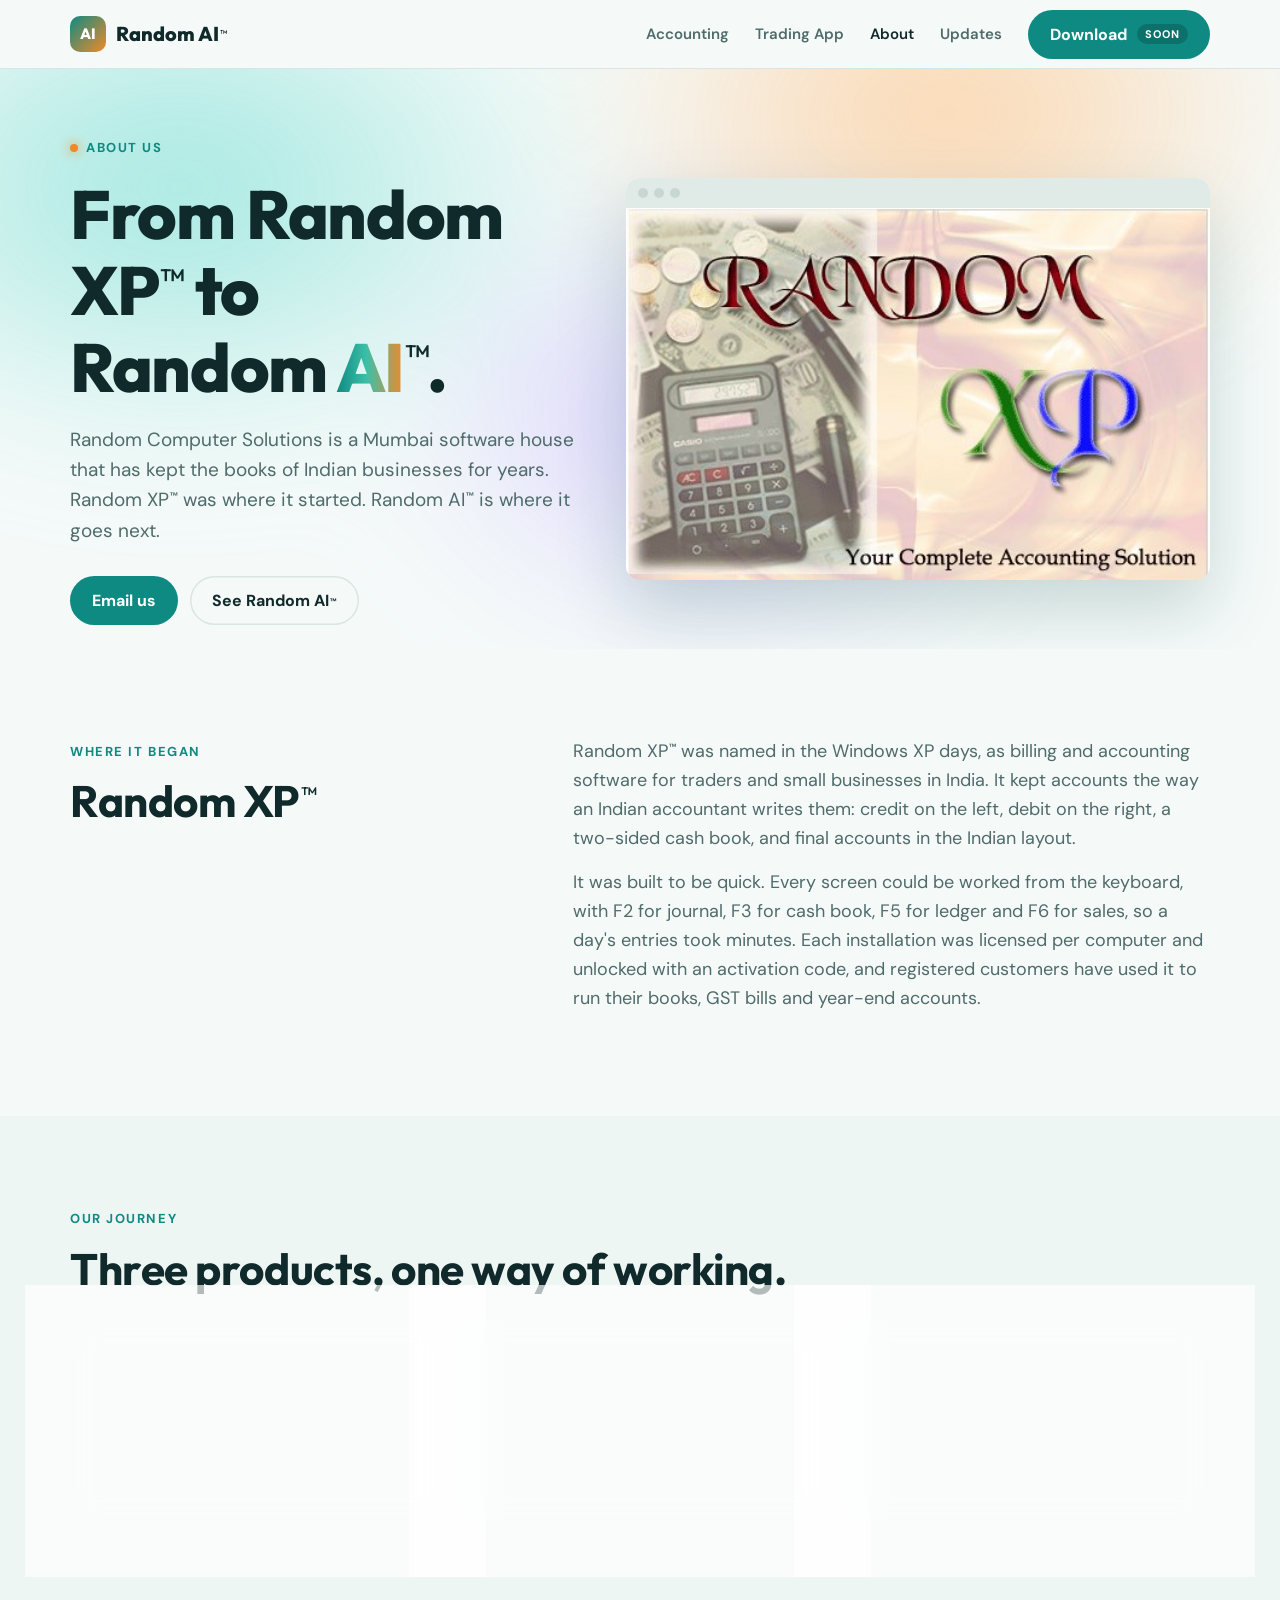
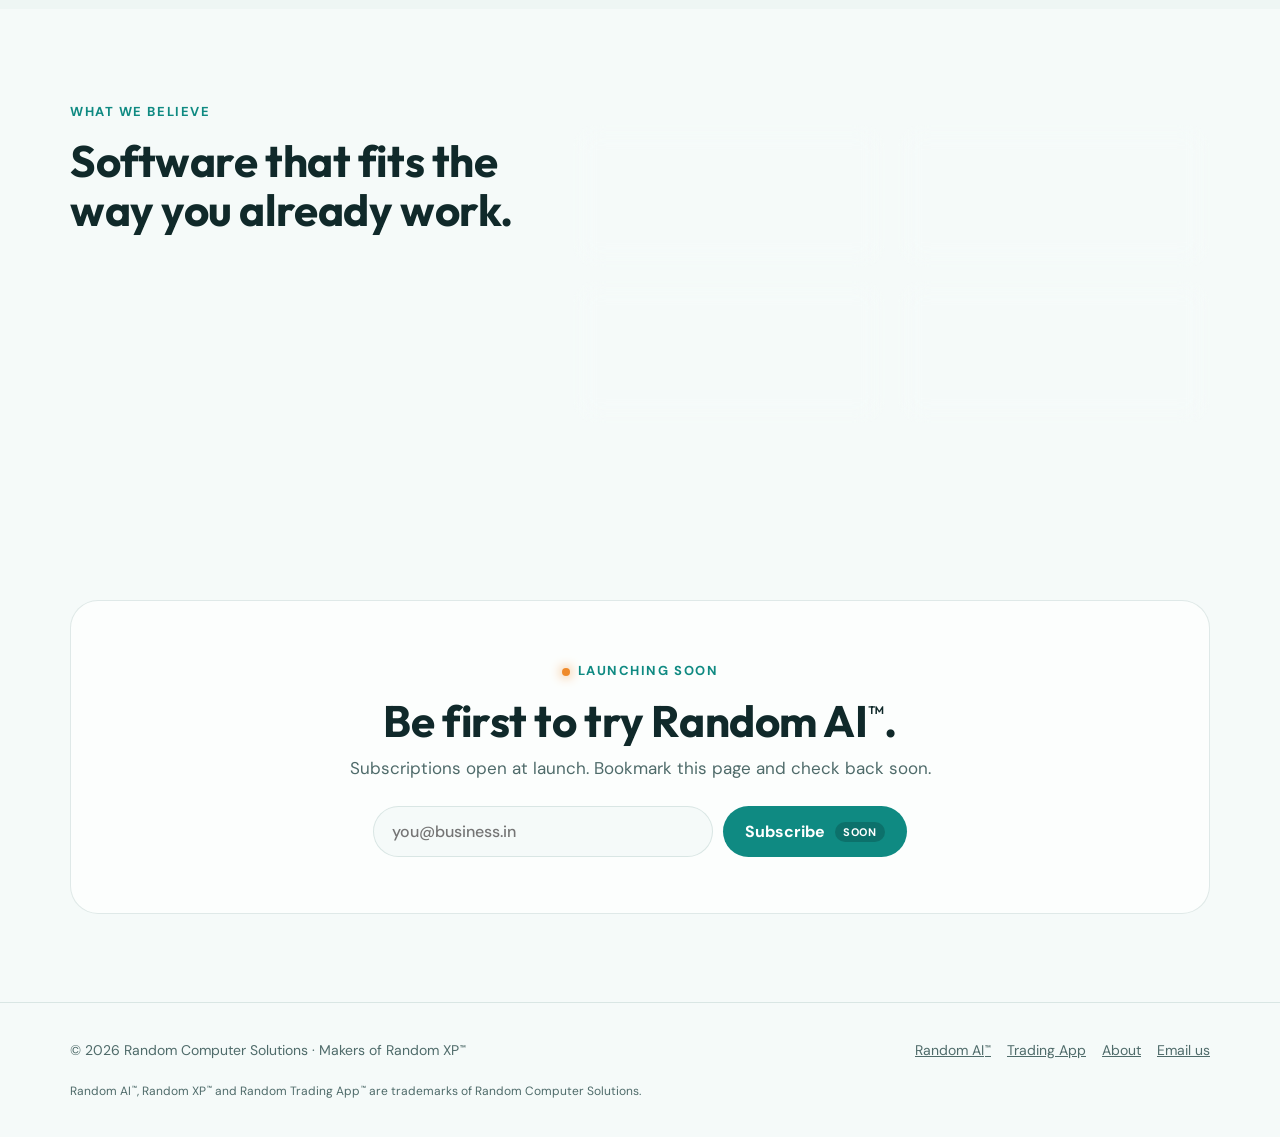
==== about/index.html @ 83d3be4f "Add TM marks to product names and an About page Random AI, Random XP and Random Trading App now carr" ====
<!doctype html>
<html lang="en">
<head>
<meta charset="utf-8">
<meta name="viewport" content="width=device-width, initial-scale=1">
<title>About us | Random Computer Solutions</title>
<meta name="description" content="Random Computer Solutions, Mumbai: makers of Random XP and Random AI accounting software and the Random Trading App.">
<link rel="icon" type="image/png" href="../assets/img/favicon.png">
<link rel="apple-touch-icon" href="../assets/img/apple-touch-icon.png">
<link rel="preconnect" href="https://fonts.googleapis.com"><link rel="preconnect" href="https://fonts.gstatic.com" crossorigin>
<link href="https://fonts.googleapis.com/css2?family=Outfit:wght@400;500;600;700;800&family=DM+Sans:wght@400;500;700&display=swap" rel="stylesheet">
<link rel="stylesheet" href="../assets/style.css">
</head>
<body>
<header class="nav"><div class="wrap">
  <a class="brand" href="../"><span class="chip">AI</span>Random AI<sup class="tm">&trade;</sup></a>
  <nav class="nav-links" aria-label="Main"><a href="../random-ai/">Accounting</a><a href="../trading/">Trading App</a><a href="../about/" aria-current="page">About</a><a href="#subscribe">Updates</a>
  <button class="btn btn-primary soon" type="button">Download <small>Soon</small></button></nav>
</div></header>
<main>
<section class="hero page-hero"><div class="aurora" aria-hidden="true"></div><div class="wrap">
  <div>
    <span class="eyebrow"><span class="dot"></span>About us</span>
    <h1 style="margin-top:16px">From Random XP<sup class="tm">&trade;</sup> to Random <span class="ai">AI</span><sup class="tm">&trade;</sup>.</h1>
    <p class="lead">Random Computer Solutions is a Mumbai software house that has kept the books of Indian businesses for years. Random XP<sup class="tm">&trade;</sup> was where it started. Random AI<sup class="tm">&trade;</sup> is where it goes next.</p>
    <div class="actions"><a class="btn btn-primary" href="mailto:sanvanbafna@gmail.com">Email us</a><a class="btn btn-ghost" href="../random-ai/">See Random AI<sup class="tm">&trade;</sup></a></div>
  </div>
  <div class="hero-visual"><div class="window"><div class="bar"><i></i><i></i><i></i></div><img src="../assets/img/randomxp-splash.jpg" width="720" height="458" alt="The original Random XP splash screen"></div></div>
</div></section>

<section><div class="wrap split">
  <div>
    <span class="eyebrow">Where it began</span>
    <h2 style="margin-top:12px">Random XP<sup class="tm">&trade;</sup></h2>
  </div>
  <div class="story">
    <p>Random XP<sup class="tm">&trade;</sup> was named in the Windows XP days, as billing and accounting software for traders and small businesses in India. It kept accounts the way an Indian accountant writes them: credit on the left, debit on the right, a two-sided cash book, and final accounts in the Indian layout.</p>
    <p>It was built to be quick. Every screen could be worked from the keyboard, with F2 for journal, F3 for cash book, F5 for ledger and F6 for sales, so a day's entries took minutes. Each installation was licensed per computer and unlocked with an activation code, and registered customers have used it to run their books, GST bills and year-end accounts.</p>
  </div>
</div></section>

<section style="background:var(--bg2)"><div class="wrap">
  <span class="eyebrow">Our journey</span>
  <h2 style="margin-top:12px">Three products, one way of working.</h2>
  <div class="timeline">
    <div class="card"><span class="eyebrow">Then</span><h3>Random XP<sup class="tm">&trade;</sup></h3><p>Keyboard-first accounting for Windows: cash book, journal, sales and purchase, stock, ledgers and final accounts.</p></div>
    <div class="card"><span class="eyebrow">Now</span><h3>Random AI<sup class="tm">&trade;</sup></h3><p>Accounting Intelligence: the same screens rebuilt on a modern base, with GST billing, AES-256 encrypted company files, an audit log and one-step import of Random XP<sup class="tm">&trade;</sup> data.</p></div>
    <div class="card"><span class="eyebrow">Next</span><h3>Random Trading App<sup class="tm">&trade;</sup></h3><p>Research, orders and profit and loss for traders, on the computer and the phone.</p></div>
  </div>
</div></section>

<section><div class="wrap split">
  <div>
    <span class="eyebrow">What we believe</span>
    <h2 style="margin-top:12px">Software that fits the way you already work.</h2>
  </div>
  <div class="features">
    <div class="card"><h3>Your habits stay</h3><p>Moving from Random XP<sup class="tm">&trade;</sup> keeps your keys, screens and layout. Nothing to relearn.</p></div>
    <div class="card"><h3>Your data stays yours</h3><p>Company files stay on your own computer, encrypted.</p></div>
    <div class="card"><h3>Every figure checks out</h3><p>Imported balances are compared with Random XP<sup class="tm">&trade;</sup>'s own figures, account by account.</p></div>
    <div class="card"><h3>We answer</h3><p>Write to us and we reply within 2 business days.</p></div>
  </div>
</div></section>

<section id="subscribe"><div class="wrap"><div class="cta">
  <span class="eyebrow"><span class="dot"></span>Launching soon</span>
  <h2 style="margin-top:12px">Be first to try Random AI<sup class="tm">&trade;</sup>.</h2>
  <p class="muted" style="margin-top:10px">Subscriptions open at launch. Bookmark this page and check back soon.</p>
  <form class="sub-form" id="sub"><input type="email" placeholder="you@business.in" aria-label="Email address"><button class="btn btn-primary" type="submit">Subscribe <small>Soon</small></button></form>
</div></div></section>
</main>
<footer><div class="wrap"><span>&copy; <span id="y">2026</span> Random Computer Solutions &middot; Makers of Random XP<sup class="tm">&trade;</sup></span>
<span><a href="../random-ai/">Random AI<sup class="tm">&trade;</sup></a><a href="../trading/">Trading App</a><a href="../about/">About</a><a href="mailto:sanvanbafna@gmail.com">Email us</a></span>
<p class="tm-note">Random AI<sup class="tm">&trade;</sup>, Random XP<sup class="tm">&trade;</sup> and Random Trading App<sup class="tm">&trade;</sup> are trademarks of Random Computer Solutions.</p></div></footer>
<div class="toast" id="toast" role="status" aria-live="polite"></div>
<script src="../assets/site.js"></script>
</body>
</html>
---- assets/style.css ----
/* Random AI website, Aurora style */
:root{--bg:#f5faf9;--bg2:#eef6f4;--surface:rgba(255,255,255,.68);--line:rgba(16,80,76,.12);--fg:#10292a;--muted:#4f6b6a;
--accent:#0f8a82;--accent2:#ef8a2a;--accent-ink:#ffffff;--display:"Outfit",system-ui,sans-serif;--body:"DM Sans",system-ui,sans-serif;--radius:22px}
body{background:var(--bg)}
.aurora{position:absolute;inset:-20% -10% auto -10%;height:780px;z-index:-1;filter:blur(70px);opacity:.75;
background:radial-gradient(40% 50% at 20% 30%,#7fe0d6,transparent 70%),radial-gradient(35% 45% at 70% 20%,#ffc58a,transparent 70%),radial-gradient(30% 40% at 55% 60%,#c9b8ff,transparent 70%)}
.window{box-shadow:0 1px 0 rgba(255,255,255,.8) inset,0 30px 70px rgba(15,80,76,.20)}
.card{backdrop-filter:blur(14px);box-shadow:0 10px 30px rgba(15,80,76,.08)}
h1 .ai{background:linear-gradient(90deg,var(--accent),#3cbfa8 45%,var(--accent2));-webkit-background-clip:text;background-clip:text;color:transparent}
*{margin:0;padding:0;box-sizing:border-box}html{scroll-behavior:smooth}
body{font-family:var(--body);color:var(--fg);line-height:1.6;font-size:17px;-webkit-font-smoothing:antialiased;overflow-x:hidden}
img{max-width:100%;display:block}a{color:inherit}
.wrap{max-width:1180px;margin:0 auto;padding-inline:20px}
h1,h2,h3{font-family:var(--display);line-height:1.12;text-wrap:balance}
h1{font-size:clamp(38px,6vw,68px);font-weight:800;letter-spacing:-.02em}
h2{font-size:clamp(28px,4vw,44px);font-weight:700;letter-spacing:-.01em}
h3{font-size:20px;font-weight:700}
.eyebrow{display:inline-flex;align-items:center;gap:8px;font-size:13px;font-weight:700;letter-spacing:.12em;text-transform:uppercase;color:var(--accent)}
.dot{width:8px;height:8px;border-radius:50%;background:var(--accent2);box-shadow:0 0 12px var(--accent2);animation:pulse 2s infinite}
@keyframes pulse{50%{opacity:.35}}
.muted{color:var(--muted)}
header.nav{position:sticky;top:0;z-index:20;backdrop-filter:blur(12px);background:color-mix(in srgb,var(--bg) 78%,transparent);border-bottom:1px solid var(--line)}
header.nav .wrap{display:flex;align-items:center;justify-content:space-between;gap:16px;min-height:68px;flex-wrap:wrap}
.brand{display:flex;align-items:center;gap:10px;text-decoration:none;font-family:var(--display);font-weight:800;font-size:20px}
.brand .chip{display:grid;place-items:center;width:36px;height:36px;border-radius:10px;background:linear-gradient(135deg,var(--accent),var(--accent2));color:var(--accent-ink);font-size:15px;font-weight:800;letter-spacing:.02em}
.nav-links{display:flex;gap:26px;align-items:center;flex-wrap:wrap}.nav-links a{text-decoration:none;font-size:15px;color:var(--muted);font-weight:600}.nav-links a:hover{color:var(--fg)}
.btn{display:inline-flex;align-items:center;gap:10px;border:0;cursor:pointer;font:700 16px var(--body);padding:14px 22px;border-radius:999px;text-decoration:none;transition:transform .15s}
.btn:hover{transform:translateY(-1px)}.btn:focus-visible{outline:3px solid var(--accent2);outline-offset:3px}
.btn-primary{background:var(--accent);color:var(--accent-ink)}
.btn-ghost{background:transparent;color:var(--fg);box-shadow:inset 0 0 0 1.5px var(--line)}
.btn small{font-size:11px;font-weight:700;letter-spacing:.08em;text-transform:uppercase;padding:3px 8px;border-radius:999px;background:color-mix(in srgb,var(--accent2) 22%,transparent);color:var(--accent2)}
.btn-primary small{background:rgba(0,0,0,.18);color:inherit}
.hero{position:relative;padding:72px 0 40px;overflow:hidden}
.hero .wrap{display:grid;grid-template-columns:1fr 1.15fr;gap:48px;align-items:center}
.hero p.lead{font-size:19px;color:var(--muted);margin:20px 0 30px;max-width:34em}
.actions{display:flex;gap:12px;flex-wrap:wrap}
.hero-visual{position:relative;min-width:0}
.window{border-radius:14px;overflow:hidden;background:var(--bg2)}
.window .bar{display:flex;gap:6px;padding:10px 12px;background:color-mix(in srgb,var(--bg2) 70%,var(--fg) 6%)}
.window .bar i{width:10px;height:10px;border-radius:50%;background:var(--line)}
.float{position:absolute;padding:12px 16px;border-radius:14px;background:var(--surface);border:1px solid var(--line);font-size:14px;font-weight:600;display:flex;align-items:center;gap:10px}
.float b{font-family:var(--display);font-size:18px}
.f1{left:-28px;bottom:36px}.f2{right:-18px;top:-22px}
.grid-bg{position:absolute;inset:0;z-index:-1}
.hero .wrap.facts-wrap{display:block}
.facts{display:grid;grid-template-columns:repeat(4,1fr);gap:14px;margin:44px 0 0}
.fact{padding:16px 18px;border-radius:var(--radius);background:var(--surface);border:1px solid var(--line)}
.fact b{display:block;font-family:var(--display);font-size:22px}.fact span{font-size:14px;color:var(--muted)}
section{padding:88px 0}
.split{display:grid;grid-template-columns:1fr 1.4fr;gap:48px;align-items:start}
.features{display:grid;grid-template-columns:1fr 1fr;gap:14px;margin-top:28px}
.card{padding:20px;border-radius:var(--radius);background:var(--surface);border:1px solid var(--line)}
.card p{font-size:15px;color:var(--muted);margin-top:6px}
.kbd{font:700 12px ui-monospace,Consolas,monospace;padding:2px 7px;border-radius:6px;border:1px solid var(--line);background:var(--bg2)}
.tabs{display:flex;gap:8px;flex-wrap:wrap;margin-bottom:14px}
.tab{border:1px solid var(--line);background:transparent;color:var(--muted);font:600 14px var(--body);padding:8px 14px;border-radius:999px;cursor:pointer}
.tab[aria-selected=true]{background:var(--accent);color:var(--accent-ink);border-color:transparent}
.window img{display:block;width:100%;height:auto}
.shot{aspect-ratio:1366/768;object-fit:cover}
.caption{font-size:14px;color:var(--muted);margin-top:10px}
.soon-frame{aspect-ratio:16/10;display:grid;place-items:center;text-align:center;padding:24px;border-radius:14px;border:1.5px dashed var(--line);background:var(--surface)}
.cta{text-align:center;border-radius:28px;padding:56px 24px;background:var(--surface);border:1px solid var(--line)}
.sub-form{display:flex;gap:10px;justify-content:center;flex-wrap:wrap;margin-top:24px}
.sub-form input{min-width:0;width:min(340px,100%);padding:14px 18px;border-radius:999px;border:1.5px solid var(--line);background:var(--bg);color:var(--fg);font:500 16px var(--body)}
footer{padding:36px 0;border-top:1px solid var(--line);font-size:14px;color:var(--muted)}
footer .wrap{display:flex;justify-content:space-between;gap:16px;flex-wrap:wrap}
.toast{position:fixed;left:50%;bottom:28px;transform:translate(-50%,20px);opacity:0;pointer-events:none;transition:.25s;z-index:50;
background:var(--fg);color:var(--bg);padding:14px 20px;border-radius:14px;font-weight:600;max-width:calc(100% - 32px);text-align:center}
.toast.show{opacity:1;transform:translate(-50%,0)}
@media (max-width:900px){.hero .wrap,.split{grid-template-columns:1fr}.facts{grid-template-columns:1fr 1fr}.f1{left:8px}.f2{right:8px}}
@media (max-width:560px){.features{grid-template-columns:1fr}.nav-links a:not(.btn){display:none}section{padding:64px 0}}
@media (prefers-reduced-motion:reduce){*{animation:none!important;transition:none!important}}
.nav-links a[aria-current=page]{color:var(--fg)}
.hero{isolation:isolate}
.page-hero{padding:64px 0 24px}
.lead-wide{font-size:19px;color:var(--muted);margin:18px 0 28px;max-width:40em}
.features.three{grid-template-columns:repeat(3,1fr)}
.then-now{display:grid;grid-template-columns:1fr 1fr;gap:24px;margin-top:28px}
.then-now figure{padding:14px;border-radius:var(--radius);background:var(--surface);border:1px solid var(--line)}
.then-now img{border-radius:10px;width:100%;height:auto}
.then-now figcaption{text-align:center;font-size:14px;color:var(--muted);margin-top:10px}
.note{margin-top:18px;font-size:15px;color:var(--muted)}
footer a{color:var(--muted);margin-left:16px}
@media (max-width:900px){.features.three{grid-template-columns:1fr 1fr}.then-now{grid-template-columns:1fr}}
@media (max-width:560px){.features.three{grid-template-columns:1fr}}

.story p{color:var(--muted);font-size:18px;margin-bottom:16px}
.timeline{display:grid;grid-template-columns:repeat(3,1fr);gap:14px;margin-top:28px}
.timeline .eyebrow{margin-bottom:8px}
.tm-note{flex-basis:100%;font-size:12px;margin-top:4px}
@media (max-width:900px){.timeline{grid-template-columns:1fr}}
.tm{font-size:.5em;line-height:0;vertical-align:super;margin-left:1px;font-weight:600}
.brand .tm,.btn .tm{margin-left:-9px}
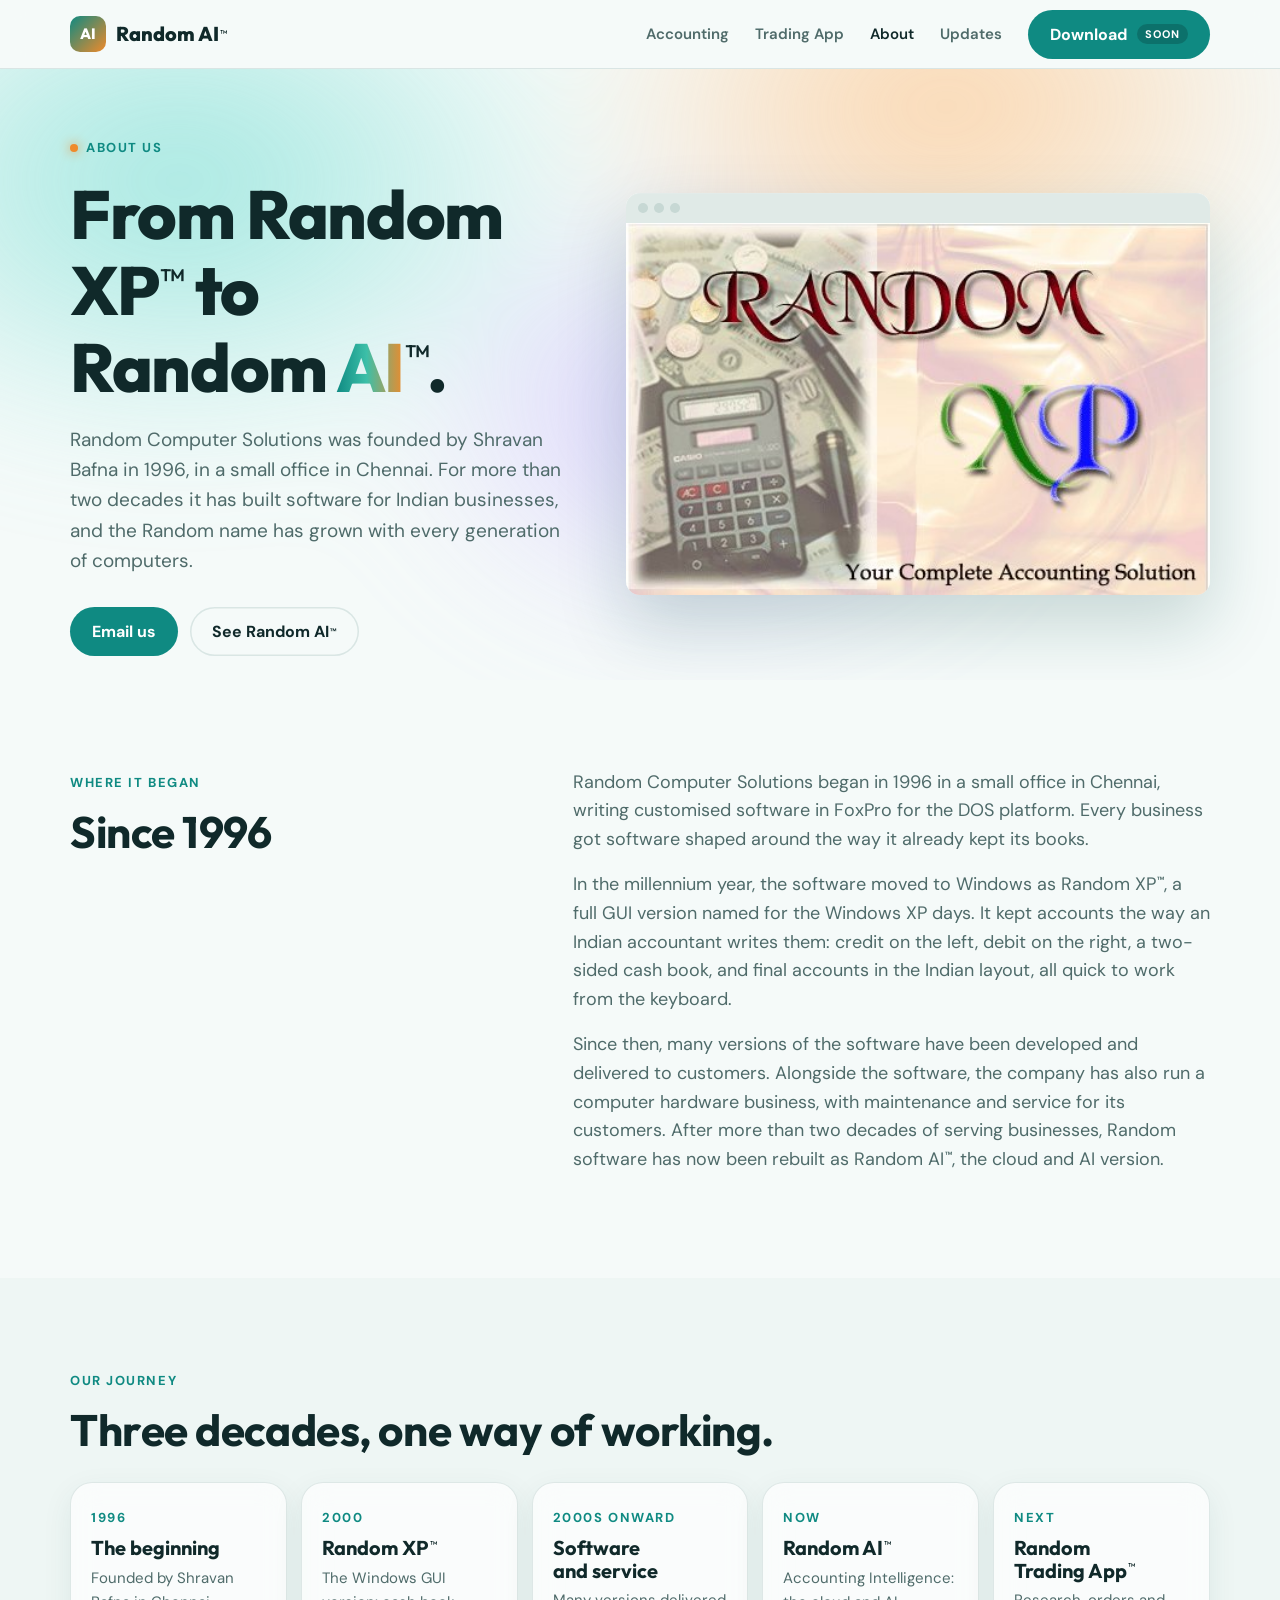
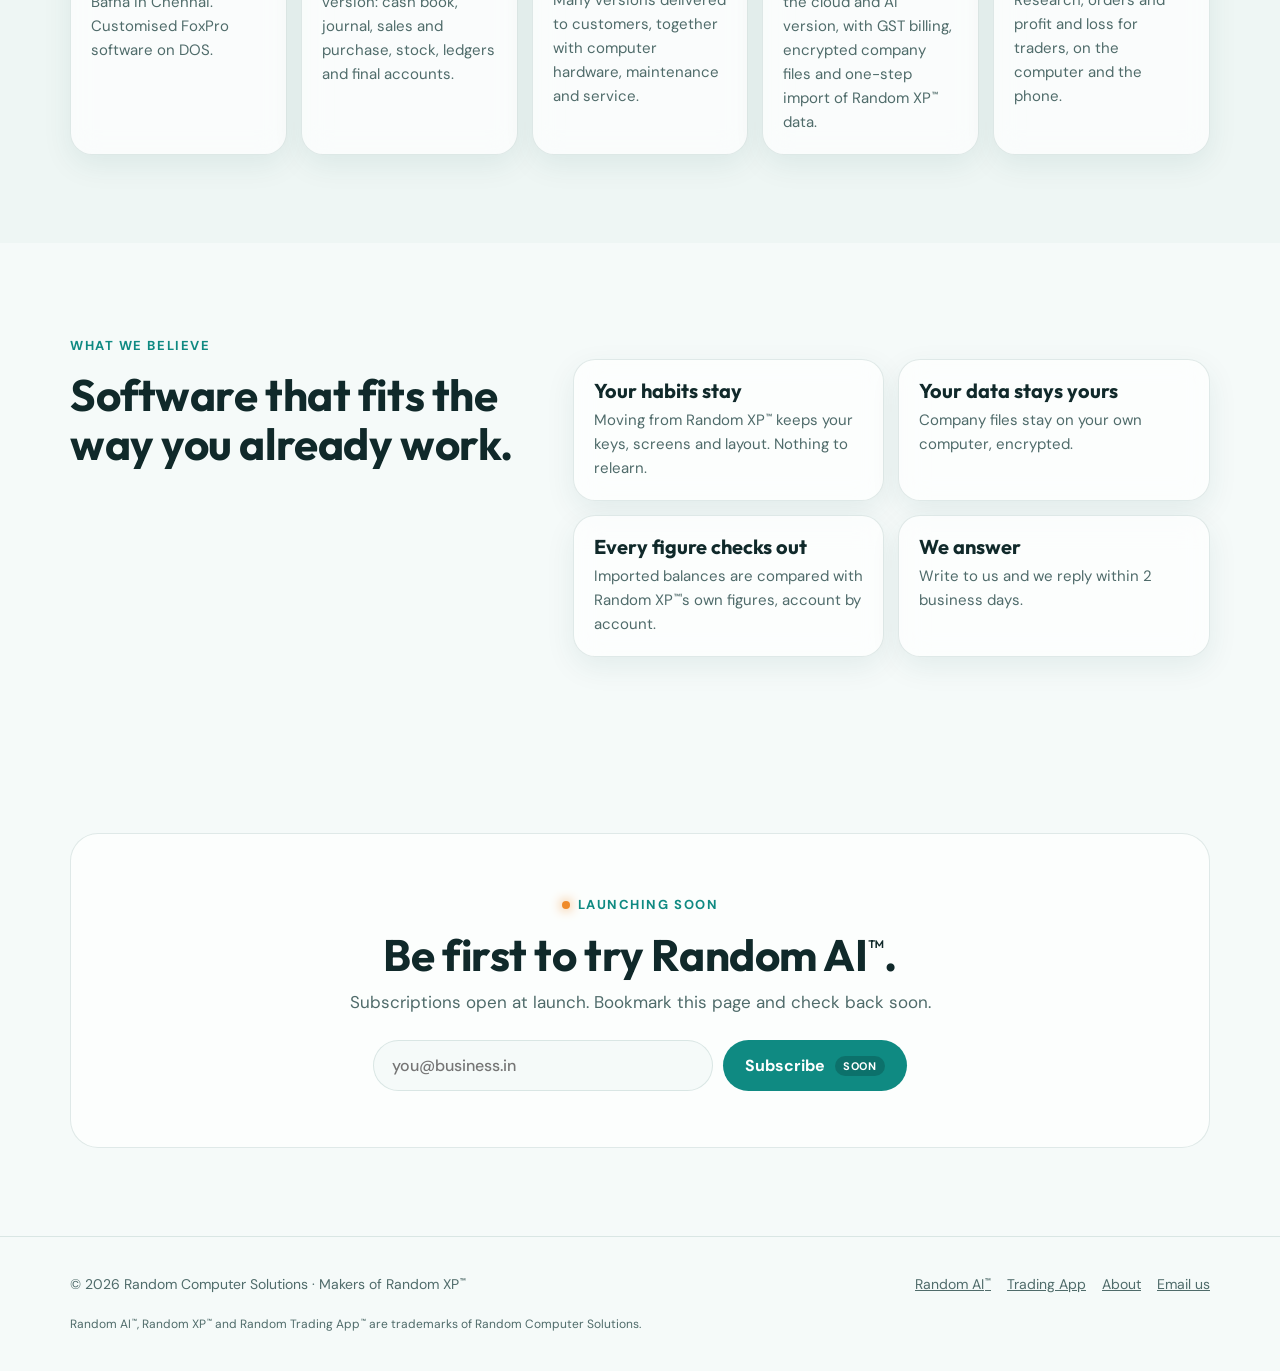
==== commit ba28baf4: "Add the company history to the About page Co-Authored-By: Claude Opus 5.5 (1M context) <noreply@anth" ====
--- a/about/index.html
+++ b/about/index.html
@@ -4,7 +4,7 @@
 <meta charset="utf-8">
 <meta name="viewport" content="width=device-width, initial-scale=1">
 <title>About us | Random Computer Solutions</title>
-<meta name="description" content="Random Computer Solutions, Mumbai: makers of Random XP and Random AI accounting software and the Random Trading App.">
+<meta name="description" content="Random Computer Solutions, founded in 1996: makers of Random XP and Random AI accounting software and the Random Trading App.">
 <link rel="icon" type="image/png" href="../assets/img/favicon.png">
 <link rel="apple-touch-icon" href="../assets/img/apple-touch-icon.png">
 <link rel="preconnect" href="https://fonts.googleapis.com"><link rel="preconnect" href="https://fonts.gstatic.com" crossorigin>
@@ -22,7 +22,7 @@
   <div>
     <span class="eyebrow"><span class="dot"></span>About us</span>
     <h1 style="margin-top:16px">From Random XP<sup class="tm">&trade;</sup> to Random <span class="ai">AI</span><sup class="tm">&trade;</sup>.</h1>
-    <p class="lead">Random Computer Solutions is a Mumbai software house that has kept the books of Indian businesses for years. Random XP<sup class="tm">&trade;</sup> was where it started. Random AI<sup class="tm">&trade;</sup> is where it goes next.</p>
+    <p class="lead">Random Computer Solutions was founded by Shravan Bafna in 1996, in a small office in Chennai. For more than two decades it has built software for Indian businesses, and the Random name has grown with every generation of computers.</p>
     <div class="actions"><a class="btn btn-primary" href="mailto:sanvanbafna@gmail.com">Email us</a><a class="btn btn-ghost" href="../random-ai/">See Random AI<sup class="tm">&trade;</sup></a></div>
   </div>
   <div class="hero-visual"><div class="window"><div class="bar"><i></i><i></i><i></i></div><img src="../assets/img/randomxp-splash.jpg" width="720" height="458" alt="The original Random XP splash screen"></div></div>
@@ -31,20 +31,23 @@
 <section><div class="wrap split">
   <div>
     <span class="eyebrow">Where it began</span>
-    <h2 style="margin-top:12px">Random XP<sup class="tm">&trade;</sup></h2>
+    <h2 style="margin-top:12px">Since 1996</h2>
   </div>
   <div class="story">
-    <p>Random XP<sup class="tm">&trade;</sup> was named in the Windows XP days, as billing and accounting software for traders and small businesses in India. It kept accounts the way an Indian accountant writes them: credit on the left, debit on the right, a two-sided cash book, and final accounts in the Indian layout.</p>
-    <p>It was built to be quick. Every screen could be worked from the keyboard, with F2 for journal, F3 for cash book, F5 for ledger and F6 for sales, so a day's entries took minutes. Each installation was licensed per computer and unlocked with an activation code, and registered customers have used it to run their books, GST bills and year-end accounts.</p>
+    <p>Random Computer Solutions began in 1996 in a small office in Chennai, writing customised software in FoxPro for the DOS platform. Every business got software shaped around the way it already kept its books.</p>
+    <p>In the millennium year, the software moved to Windows as Random XP<sup class="tm">&trade;</sup>, a full GUI version named for the Windows XP days. It kept accounts the way an Indian accountant writes them: credit on the left, debit on the right, a two-sided cash book, and final accounts in the Indian layout, all quick to work from the keyboard.</p>
+    <p>Since then, many versions of the software have been developed and delivered to customers. Alongside the software, the company has also run a computer hardware business, with maintenance and service for its customers. After more than two decades of serving businesses, Random software has now been rebuilt as Random AI<sup class="tm">&trade;</sup>, the cloud and AI version.</p>
   </div>
 </div></section>
 
 <section style="background:var(--bg2)"><div class="wrap">
   <span class="eyebrow">Our journey</span>
-  <h2 style="margin-top:12px">Three products, one way of working.</h2>
+  <h2 style="margin-top:12px">Three decades, one way of working.</h2>
   <div class="timeline">
-    <div class="card"><span class="eyebrow">Then</span><h3>Random XP<sup class="tm">&trade;</sup></h3><p>Keyboard-first accounting for Windows: cash book, journal, sales and purchase, stock, ledgers and final accounts.</p></div>
-    <div class="card"><span class="eyebrow">Now</span><h3>Random AI<sup class="tm">&trade;</sup></h3><p>Accounting Intelligence: the same screens rebuilt on a modern base, with GST billing, AES-256 encrypted company files, an audit log and one-step import of Random XP<sup class="tm">&trade;</sup> data.</p></div>
+    <div class="card"><span class="eyebrow">1996</span><h3>The beginning</h3><p>Founded by Shravan Bafna in Chennai. Customised FoxPro software on DOS.</p></div>
+    <div class="card"><span class="eyebrow">2000</span><h3>Random XP<sup class="tm">&trade;</sup></h3><p>The Windows GUI version: cash book, journal, sales and purchase, stock, ledgers and final accounts.</p></div>
+    <div class="card"><span class="eyebrow">2000s onward</span><h3>Software and service</h3><p>Many versions delivered to customers, together with computer hardware, maintenance and service.</p></div>
+    <div class="card"><span class="eyebrow">Now</span><h3>Random AI<sup class="tm">&trade;</sup></h3><p>Accounting Intelligence: the cloud and AI version, with GST billing, encrypted company files and one-step import of Random XP<sup class="tm">&trade;</sup> data.</p></div>
     <div class="card"><span class="eyebrow">Next</span><h3>Random Trading App<sup class="tm">&trade;</sup></h3><p>Research, orders and profit and loss for traders, on the computer and the phone.</p></div>
   </div>
 </div></section>
--- a/assets/style.css
+++ b/assets/style.css
@@ -85,7 +85,7 @@
 @media (max-width:560px){.features.three{grid-template-columns:1fr}}
 
 .story p{color:var(--muted);font-size:18px;margin-bottom:16px}
-.timeline{display:grid;grid-template-columns:repeat(3,1fr);gap:14px;margin-top:28px}
+.timeline{display:grid;grid-template-columns:repeat(auto-fit,minmax(190px,1fr));gap:14px;margin-top:28px}
 .timeline .eyebrow{margin-bottom:8px}
 .tm-note{flex-basis:100%;font-size:12px;margin-top:4px}
 @media (max-width:900px){.timeline{grid-template-columns:1fr}}
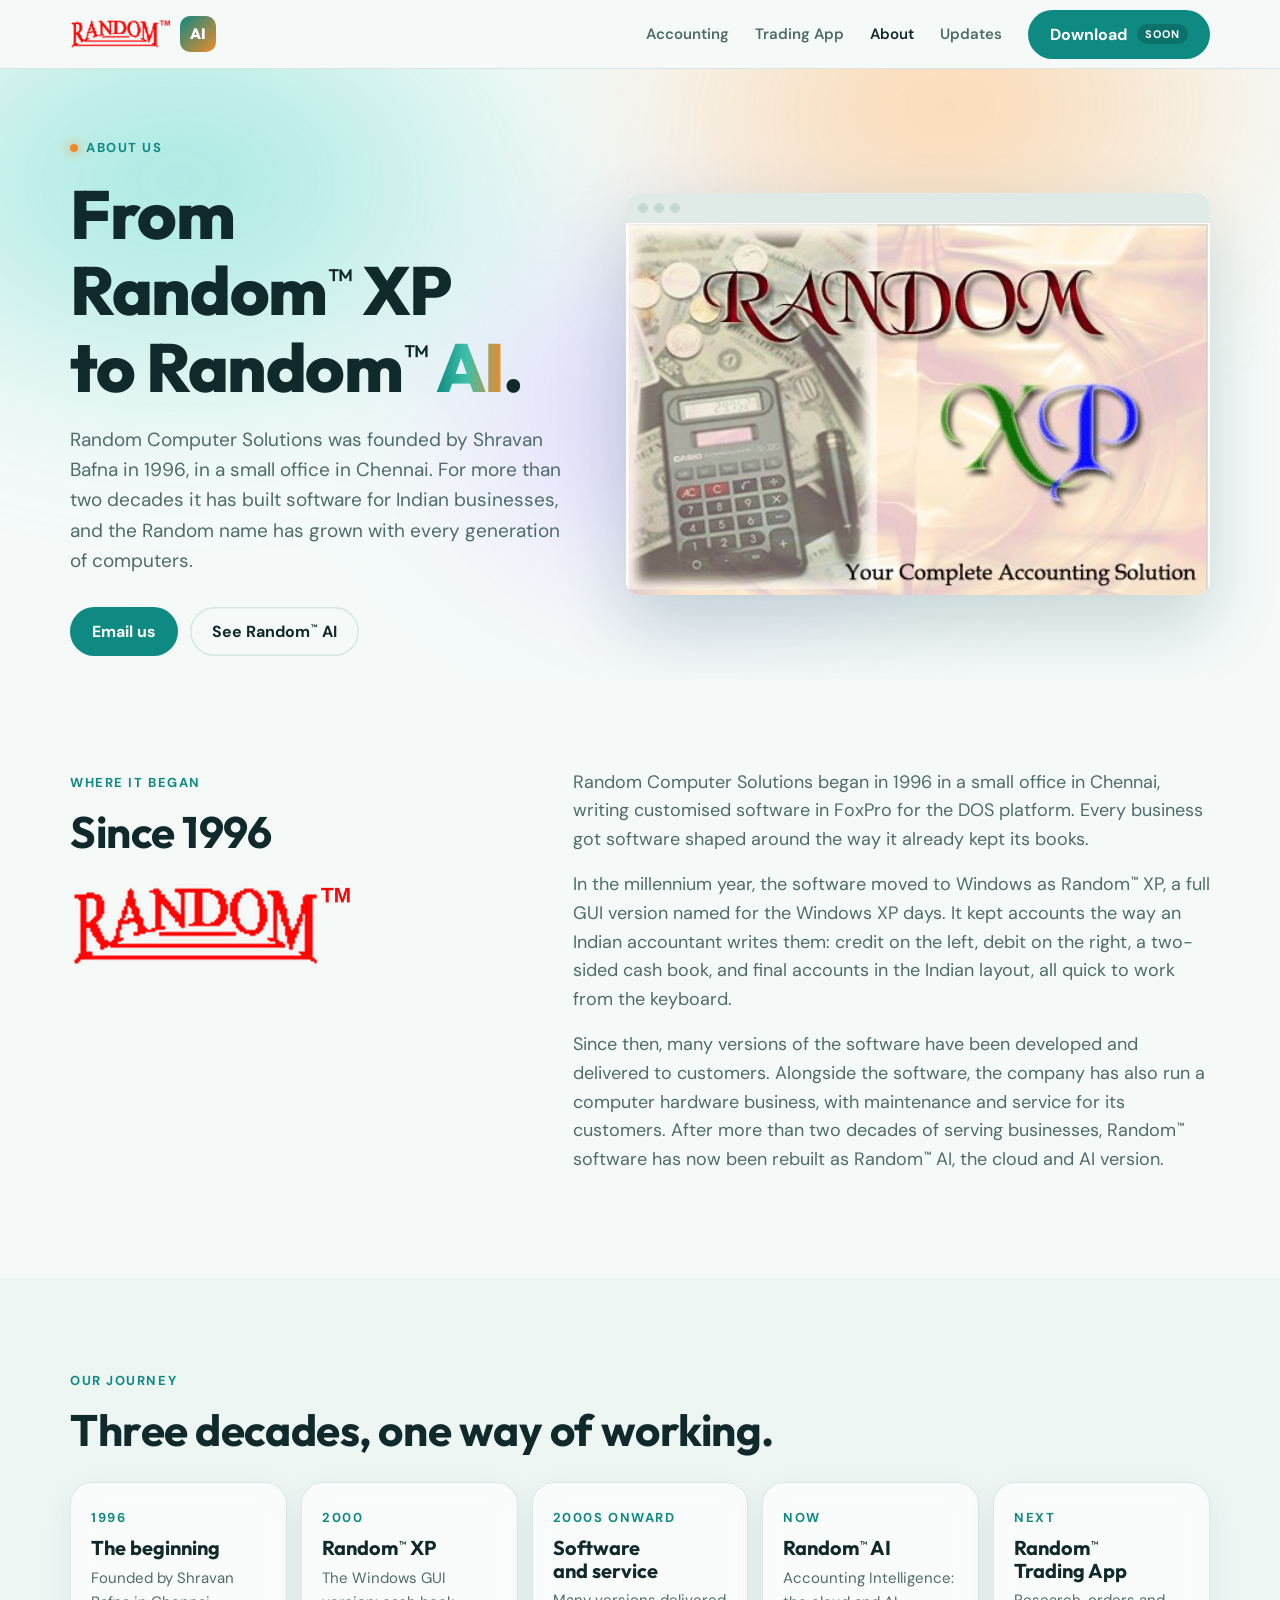
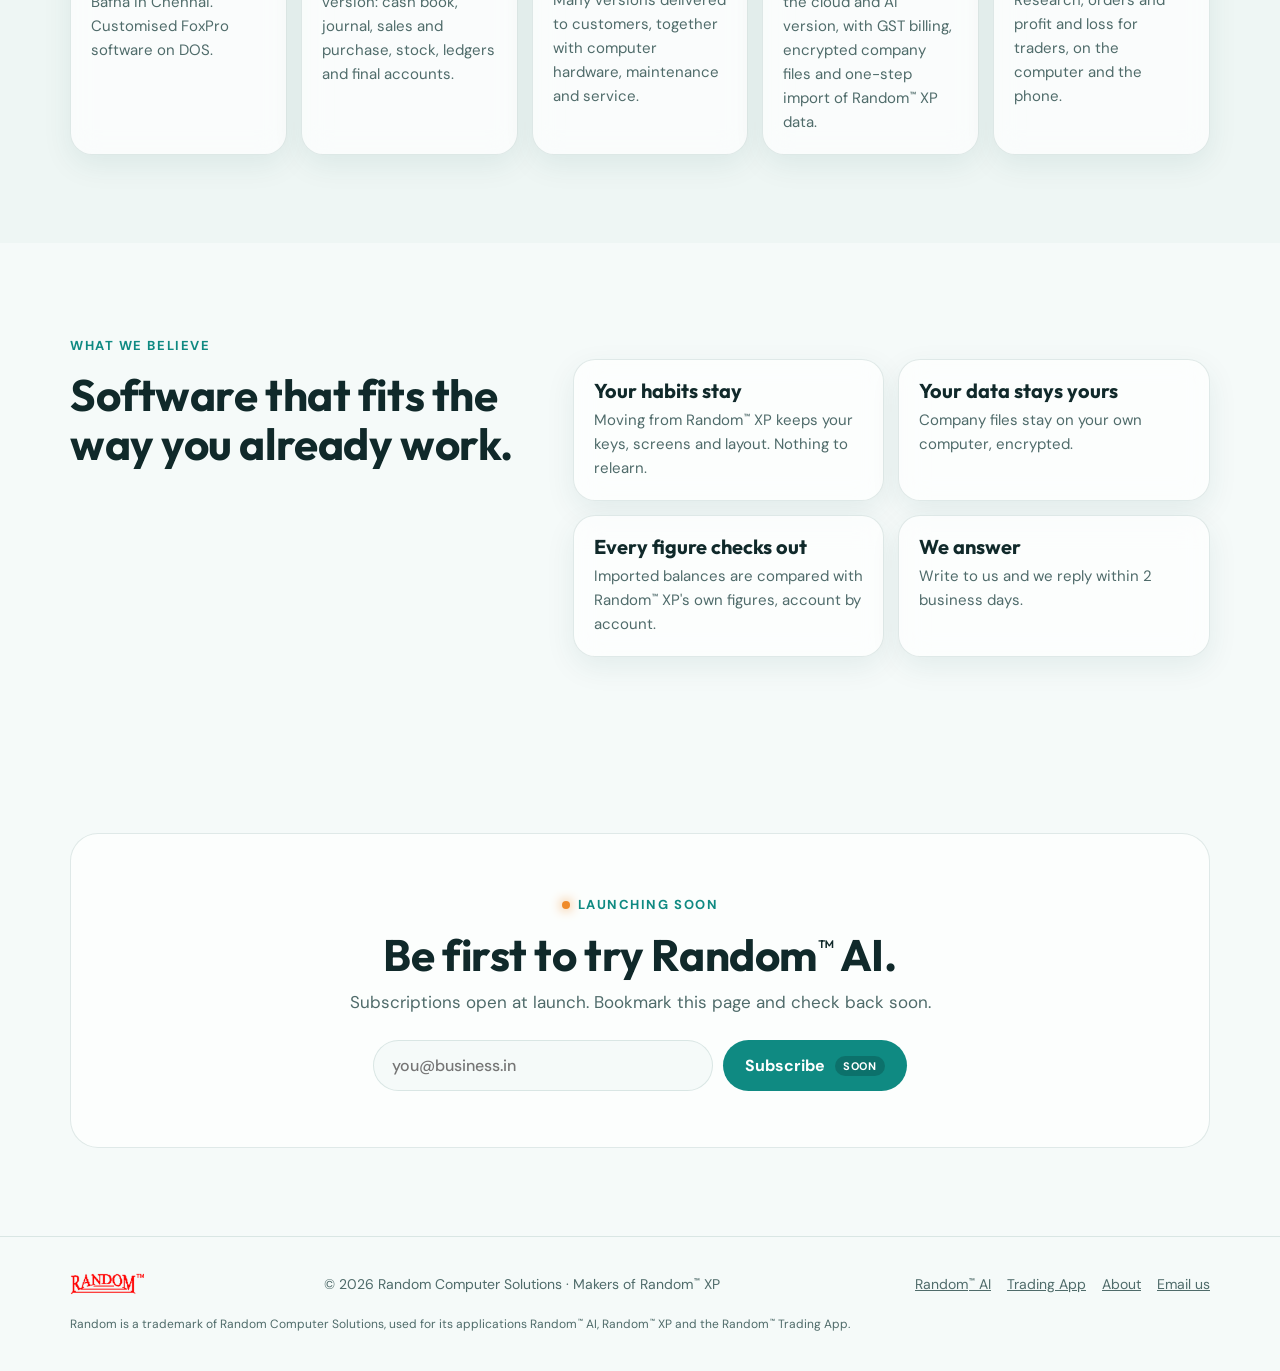
==== commit 37cf42bb: "Put the TM on Random and use the Random TM logo The trademark is Random, so the mark now follows Ran" ====
--- a/about/index.html
+++ b/about/index.html
@@ -13,7 +13,7 @@
 </head>
 <body>
 <header class="nav"><div class="wrap">
-  <a class="brand" href="../"><span class="chip">AI</span>Random AI<sup class="tm">&trade;</sup></a>
+  <a class="brand" href="../"><img class="logo" src="../assets/img/random-logo-tm.png" width="480" height="144" alt="Random AI"><span class="chip">AI</span></a>
   <nav class="nav-links" aria-label="Main"><a href="../random-ai/">Accounting</a><a href="../trading/">Trading App</a><a href="../about/" aria-current="page">About</a><a href="#subscribe">Updates</a>
   <button class="btn btn-primary soon" type="button">Download <small>Soon</small></button></nav>
 </div></header>
@@ -21,9 +21,9 @@
 <section class="hero page-hero"><div class="aurora" aria-hidden="true"></div><div class="wrap">
   <div>
     <span class="eyebrow"><span class="dot"></span>About us</span>
-    <h1 style="margin-top:16px">From Random XP<sup class="tm">&trade;</sup> to Random <span class="ai">AI</span><sup class="tm">&trade;</sup>.</h1>
+    <h1 style="margin-top:16px">From Random<sup class="tm">&trade;</sup> XP to Random<sup class="tm">&trade;</sup> <span class="ai">AI</span>.</h1>
     <p class="lead">Random Computer Solutions was founded by Shravan Bafna in 1996, in a small office in Chennai. For more than two decades it has built software for Indian businesses, and the Random name has grown with every generation of computers.</p>
-    <div class="actions"><a class="btn btn-primary" href="mailto:sanvanbafna@gmail.com">Email us</a><a class="btn btn-ghost" href="../random-ai/">See Random AI<sup class="tm">&trade;</sup></a></div>
+    <div class="actions"><a class="btn btn-primary" href="mailto:sanvanbafna@gmail.com">Email us</a><a class="btn btn-ghost" href="../random-ai/"><span>See Random<sup class="tm">&trade;</sup> AI</span></a></div>
   </div>
   <div class="hero-visual"><div class="window"><div class="bar"><i></i><i></i><i></i></div><img src="../assets/img/randomxp-splash.jpg" width="720" height="458" alt="The original Random XP splash screen"></div></div>
 </div></section>
@@ -32,11 +32,12 @@
   <div>
     <span class="eyebrow">Where it began</span>
     <h2 style="margin-top:12px">Since 1996</h2>
+    <img class="logo-big" src="../assets/img/random-logo-tm.png" width="480" height="144" alt="The Random trademark logo" loading="lazy">
   </div>
   <div class="story">
     <p>Random Computer Solutions began in 1996 in a small office in Chennai, writing customised software in FoxPro for the DOS platform. Every business got software shaped around the way it already kept its books.</p>
-    <p>In the millennium year, the software moved to Windows as Random XP<sup class="tm">&trade;</sup>, a full GUI version named for the Windows XP days. It kept accounts the way an Indian accountant writes them: credit on the left, debit on the right, a two-sided cash book, and final accounts in the Indian layout, all quick to work from the keyboard.</p>
-    <p>Since then, many versions of the software have been developed and delivered to customers. Alongside the software, the company has also run a computer hardware business, with maintenance and service for its customers. After more than two decades of serving businesses, Random software has now been rebuilt as Random AI<sup class="tm">&trade;</sup>, the cloud and AI version.</p>
+    <p>In the millennium year, the software moved to Windows as Random<sup class="tm">&trade;</sup> XP, a full GUI version named for the Windows XP days. It kept accounts the way an Indian accountant writes them: credit on the left, debit on the right, a two-sided cash book, and final accounts in the Indian layout, all quick to work from the keyboard.</p>
+    <p>Since then, many versions of the software have been developed and delivered to customers. Alongside the software, the company has also run a computer hardware business, with maintenance and service for its customers. After more than two decades of serving businesses, Random<sup class="tm">&trade;</sup> software has now been rebuilt as Random<sup class="tm">&trade;</sup> AI, the cloud and AI version.</p>
   </div>
 </div></section>
 
@@ -45,10 +46,10 @@
   <h2 style="margin-top:12px">Three decades, one way of working.</h2>
   <div class="timeline">
     <div class="card"><span class="eyebrow">1996</span><h3>The beginning</h3><p>Founded by Shravan Bafna in Chennai. Customised FoxPro software on DOS.</p></div>
-    <div class="card"><span class="eyebrow">2000</span><h3>Random XP<sup class="tm">&trade;</sup></h3><p>The Windows GUI version: cash book, journal, sales and purchase, stock, ledgers and final accounts.</p></div>
+    <div class="card"><span class="eyebrow">2000</span><h3>Random<sup class="tm">&trade;</sup> XP</h3><p>The Windows GUI version: cash book, journal, sales and purchase, stock, ledgers and final accounts.</p></div>
     <div class="card"><span class="eyebrow">2000s onward</span><h3>Software and service</h3><p>Many versions delivered to customers, together with computer hardware, maintenance and service.</p></div>
-    <div class="card"><span class="eyebrow">Now</span><h3>Random AI<sup class="tm">&trade;</sup></h3><p>Accounting Intelligence: the cloud and AI version, with GST billing, encrypted company files and one-step import of Random XP<sup class="tm">&trade;</sup> data.</p></div>
-    <div class="card"><span class="eyebrow">Next</span><h3>Random Trading App<sup class="tm">&trade;</sup></h3><p>Research, orders and profit and loss for traders, on the computer and the phone.</p></div>
+    <div class="card"><span class="eyebrow">Now</span><h3>Random<sup class="tm">&trade;</sup> AI</h3><p>Accounting Intelligence: the cloud and AI version, with GST billing, encrypted company files and one-step import of Random<sup class="tm">&trade;</sup> XP data.</p></div>
+    <div class="card"><span class="eyebrow">Next</span><h3>Random<sup class="tm">&trade;</sup> Trading App</h3><p>Research, orders and profit and loss for traders, on the computer and the phone.</p></div>
   </div>
 </div></section>
 
@@ -58,23 +59,23 @@
     <h2 style="margin-top:12px">Software that fits the way you already work.</h2>
   </div>
   <div class="features">
-    <div class="card"><h3>Your habits stay</h3><p>Moving from Random XP<sup class="tm">&trade;</sup> keeps your keys, screens and layout. Nothing to relearn.</p></div>
+    <div class="card"><h3>Your habits stay</h3><p>Moving from Random<sup class="tm">&trade;</sup> XP keeps your keys, screens and layout. Nothing to relearn.</p></div>
     <div class="card"><h3>Your data stays yours</h3><p>Company files stay on your own computer, encrypted.</p></div>
-    <div class="card"><h3>Every figure checks out</h3><p>Imported balances are compared with Random XP<sup class="tm">&trade;</sup>'s own figures, account by account.</p></div>
+    <div class="card"><h3>Every figure checks out</h3><p>Imported balances are compared with Random<sup class="tm">&trade;</sup> XP's own figures, account by account.</p></div>
     <div class="card"><h3>We answer</h3><p>Write to us and we reply within 2 business days.</p></div>
   </div>
 </div></section>
 
 <section id="subscribe"><div class="wrap"><div class="cta">
   <span class="eyebrow"><span class="dot"></span>Launching soon</span>
-  <h2 style="margin-top:12px">Be first to try Random AI<sup class="tm">&trade;</sup>.</h2>
+  <h2 style="margin-top:12px">Be first to try Random<sup class="tm">&trade;</sup> AI.</h2>
   <p class="muted" style="margin-top:10px">Subscriptions open at launch. Bookmark this page and check back soon.</p>
   <form class="sub-form" id="sub"><input type="email" placeholder="you@business.in" aria-label="Email address"><button class="btn btn-primary" type="submit">Subscribe <small>Soon</small></button></form>
 </div></div></section>
 </main>
-<footer><div class="wrap"><span>&copy; <span id="y">2026</span> Random Computer Solutions &middot; Makers of Random XP<sup class="tm">&trade;</sup></span>
-<span><a href="../random-ai/">Random AI<sup class="tm">&trade;</sup></a><a href="../trading/">Trading App</a><a href="../about/">About</a><a href="mailto:sanvanbafna@gmail.com">Email us</a></span>
-<p class="tm-note">Random AI<sup class="tm">&trade;</sup>, Random XP<sup class="tm">&trade;</sup> and Random Trading App<sup class="tm">&trade;</sup> are trademarks of Random Computer Solutions.</p></div></footer>
+<footer><div class="wrap"><img class="logo-foot" src="../assets/img/random-logo-tm.png" width="480" height="144" alt="Random" loading="lazy"><span>&copy; <span id="y">2026</span> Random Computer Solutions &middot; Makers of Random<sup class="tm">&trade;</sup> XP</span>
+<span><a href="../random-ai/">Random<sup class="tm">&trade;</sup> AI</a><a href="../trading/">Trading App</a><a href="../about/">About</a><a href="mailto:sanvanbafna@gmail.com">Email us</a></span>
+<p class="tm-note">Random is a trademark of Random Computer Solutions, used for its applications Random<sup class="tm">&trade;</sup> AI, Random<sup class="tm">&trade;</sup> XP and the Random<sup class="tm">&trade;</sup> Trading App.</p></div></footer>
 <div class="toast" id="toast" role="status" aria-live="polite"></div>
 <script src="../assets/site.js"></script>
 </body>
--- a/assets/style.css
+++ b/assets/style.css
@@ -90,4 +90,6 @@
 .tm-note{flex-basis:100%;font-size:12px;margin-top:4px}
 @media (max-width:900px){.timeline{grid-template-columns:1fr}}
 .tm{font-size:.5em;line-height:0;vertical-align:super;margin-left:1px;font-weight:600}
-.brand .tm,.btn .tm{margin-left:-9px}
+.brand .logo{height:30px;width:auto}
+.logo-foot{height:22px;width:auto;flex-basis:100%;max-width:74px}
+.logo-big{width:min(280px,80%);height:auto;margin-top:28px}
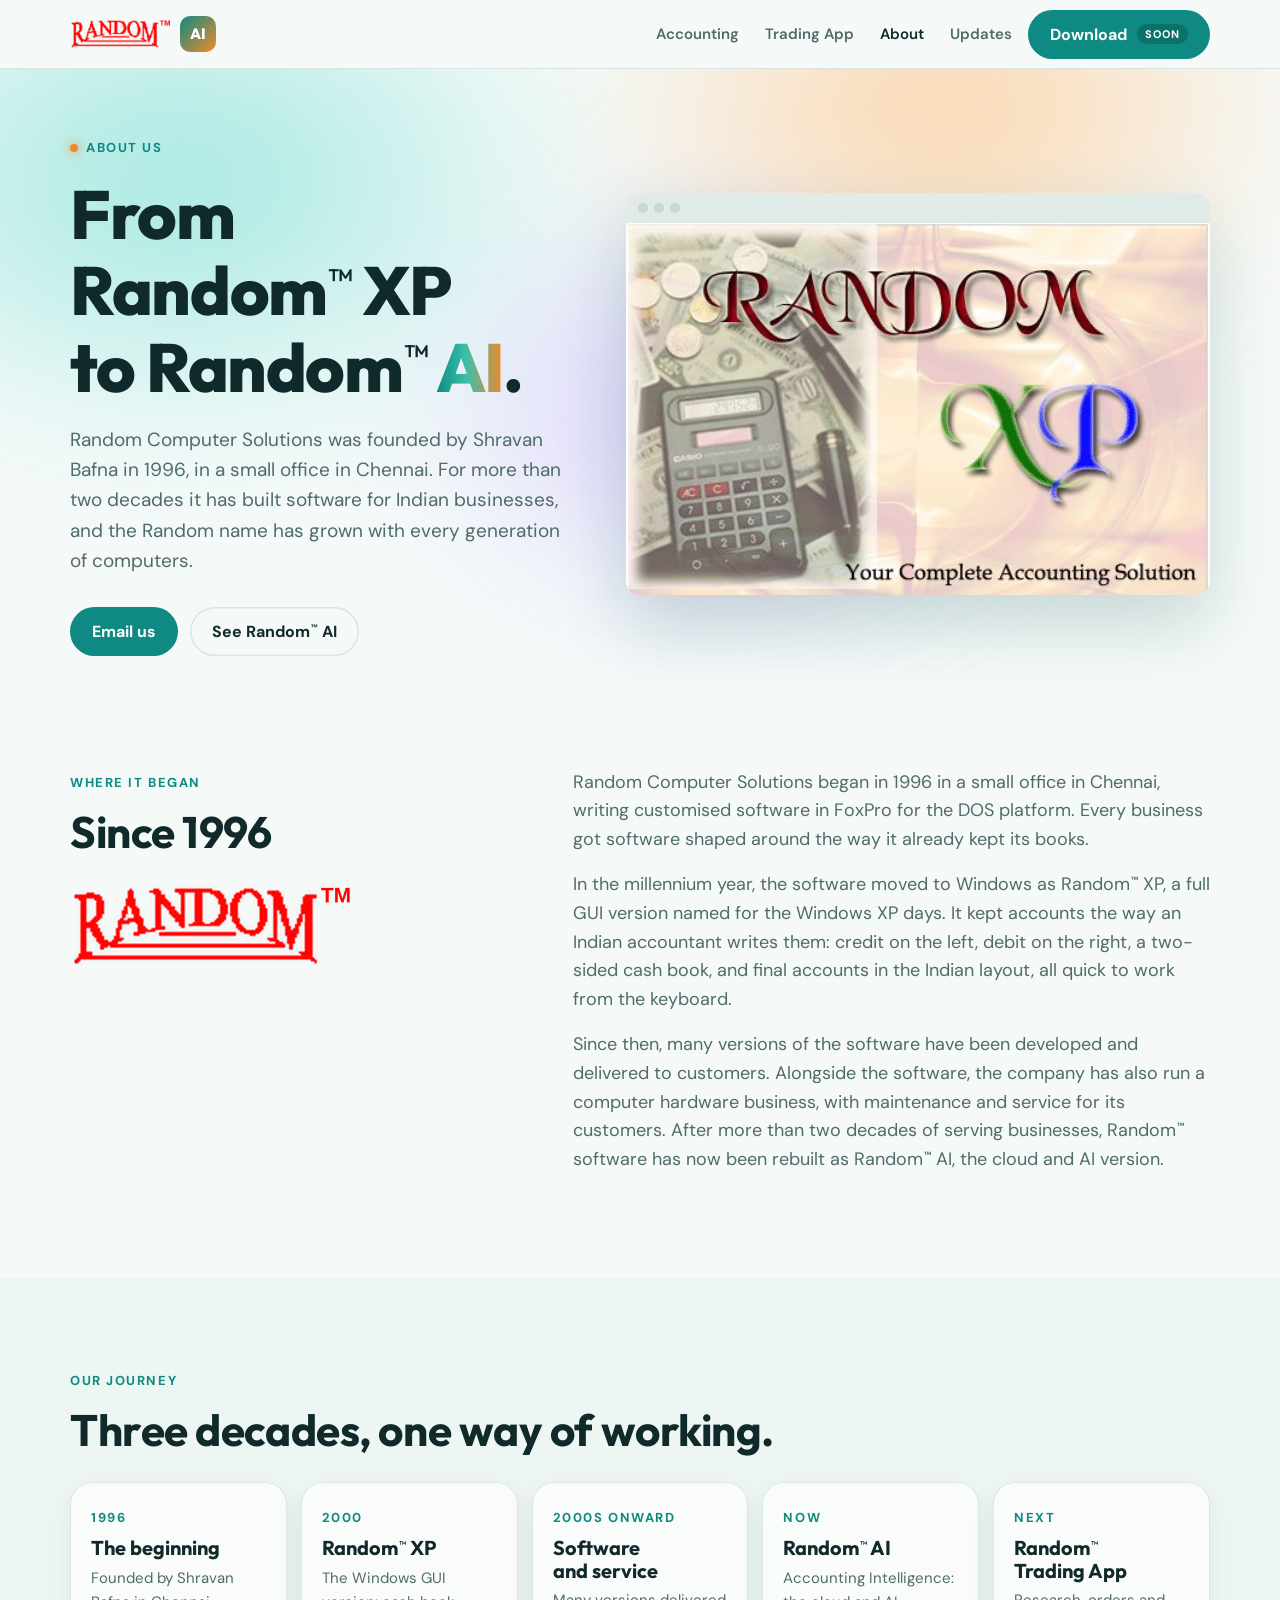
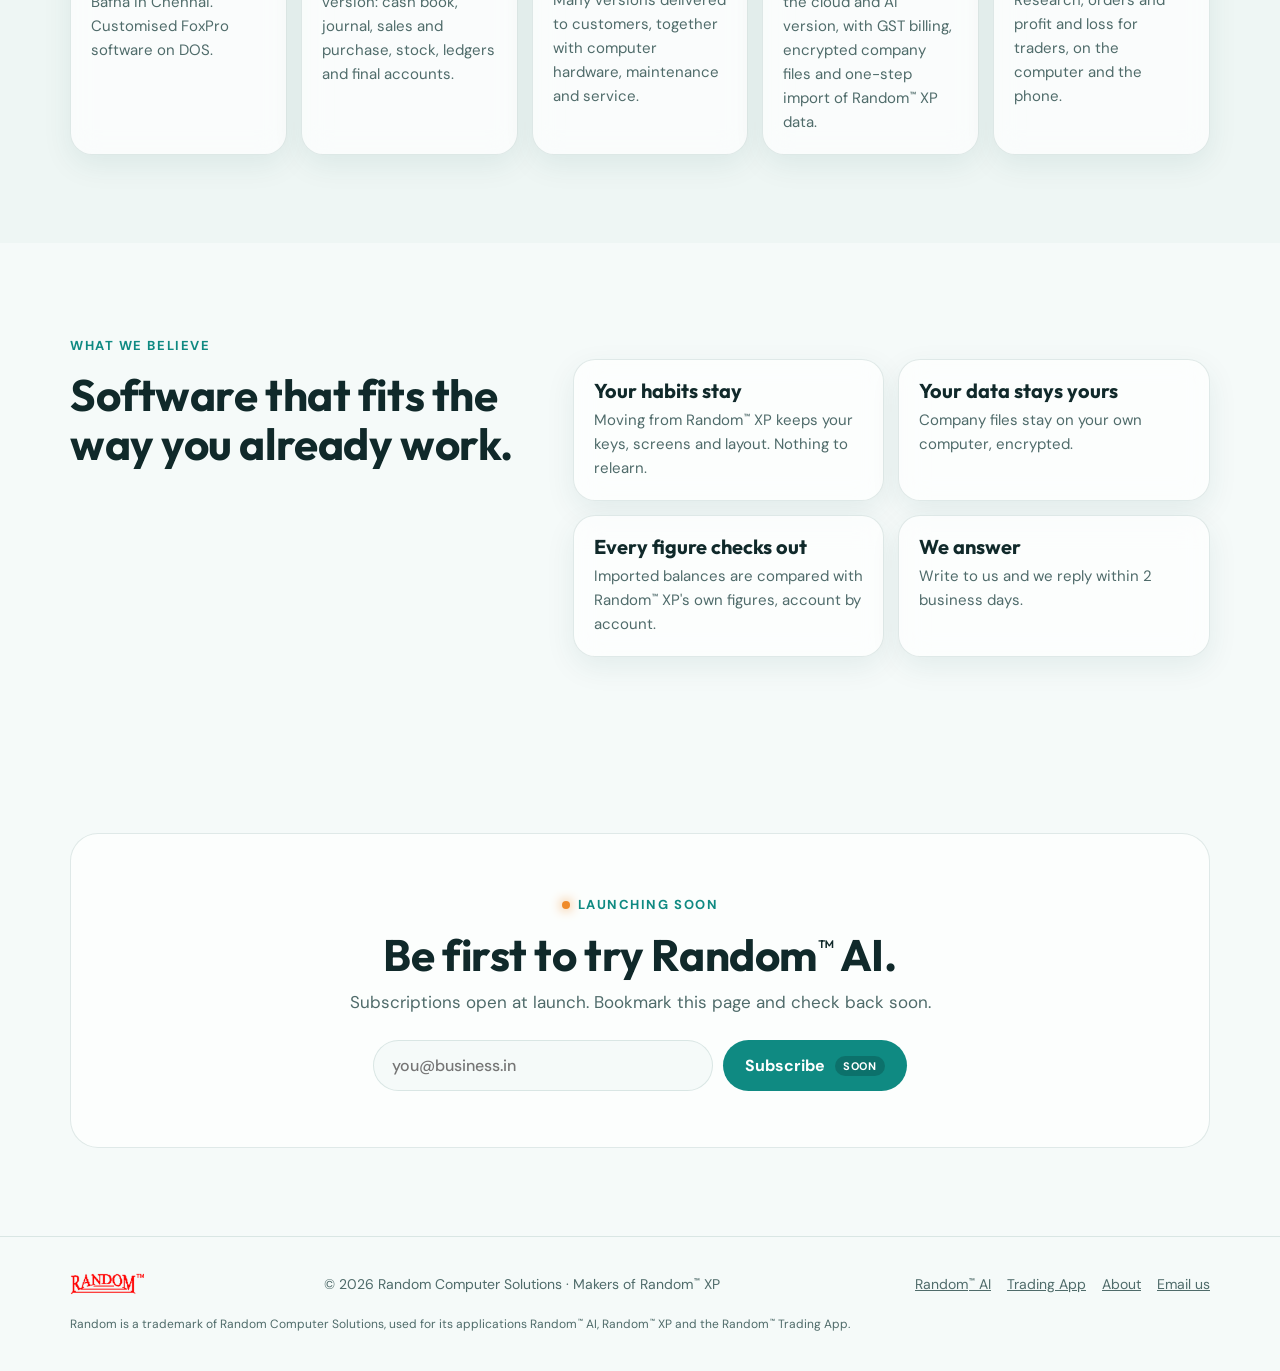
==== commit 6d8626f6: "Show the menu on phones and keep light colours On phones the menu links were hidden; they now show a" ====
--- a/about/index.html
+++ b/about/index.html
@@ -3,6 +3,8 @@
 <head>
 <meta charset="utf-8">
 <meta name="viewport" content="width=device-width, initial-scale=1">
+<meta name="color-scheme" content="only light">
+<meta name="theme-color" content="#f5faf9">
 <title>About us | Random Computer Solutions</title>
 <meta name="description" content="Random Computer Solutions, founded in 1996: makers of Random XP and Random AI accounting software and the Random Trading App.">
 <link rel="icon" type="image/png" href="../assets/img/favicon.png">
@@ -14,8 +16,8 @@
 <body>
 <header class="nav"><div class="wrap">
   <a class="brand" href="../"><img class="logo" src="../assets/img/random-logo-tm.png" width="480" height="144" alt="Random AI"><span class="chip">AI</span></a>
-  <nav class="nav-links" aria-label="Main"><a href="../random-ai/">Accounting</a><a href="../trading/">Trading App</a><a href="../about/" aria-current="page">About</a><a href="#subscribe">Updates</a>
-  <button class="btn btn-primary soon" type="button">Download <small>Soon</small></button></nav>
+  <nav class="nav-links" aria-label="Main"><a href="../random-ai/">Accounting</a><a href="../trading/">Trading App</a><a href="../about/" aria-current="page">About</a><a href="#subscribe">Updates</a></nav>
+  <button class="btn btn-primary soon nav-cta" type="button">Download <small>Soon</small></button>
 </div></header>
 <main>
 <section class="hero page-hero"><div class="aurora" aria-hidden="true"></div><div class="wrap">
--- a/assets/style.css
+++ b/assets/style.css
@@ -1,5 +1,5 @@
 /* Random AI website, Aurora style */
-:root{--bg:#f5faf9;--bg2:#eef6f4;--surface:rgba(255,255,255,.68);--line:rgba(16,80,76,.12);--fg:#10292a;--muted:#4f6b6a;
+:root{color-scheme:only light;--bg:#f5faf9;--bg2:#eef6f4;--surface:rgba(255,255,255,.68);--line:rgba(16,80,76,.12);--fg:#10292a;--muted:#4f6b6a;
 --accent:#0f8a82;--accent2:#ef8a2a;--accent-ink:#ffffff;--display:"Outfit",system-ui,sans-serif;--body:"DM Sans",system-ui,sans-serif;--radius:22px}
 body{background:var(--bg)}
 .aurora{position:absolute;inset:-20% -10% auto -10%;height:780px;z-index:-1;filter:blur(70px);opacity:.75;
@@ -68,7 +68,7 @@
 background:var(--fg);color:var(--bg);padding:14px 20px;border-radius:14px;font-weight:600;max-width:calc(100% - 32px);text-align:center}
 .toast.show{opacity:1;transform:translate(-50%,0)}
 @media (max-width:900px){.hero .wrap,.split{grid-template-columns:1fr}.facts{grid-template-columns:1fr 1fr}.f1{left:8px}.f2{right:8px}}
-@media (max-width:560px){.features{grid-template-columns:1fr}.nav-links a:not(.btn){display:none}section{padding:64px 0}}
+@media (max-width:560px){.features{grid-template-columns:1fr}section{padding:64px 0}}
 @media (prefers-reduced-motion:reduce){*{animation:none!important;transition:none!important}}
 .nav-links a[aria-current=page]{color:var(--fg)}
 .hero{isolation:isolate}
@@ -93,3 +93,12 @@
 .brand .logo{height:30px;width:auto}
 .logo-foot{height:22px;width:auto;flex-basis:100%;max-width:74px}
 .logo-big{width:min(280px,80%);height:auto;margin-top:28px}
+.nav-links{margin-left:auto}
+@media (max-width:760px){
+  header.nav .wrap{min-height:0;padding-top:10px;padding-bottom:0;gap:10px 12px}
+  .nav-cta{padding:10px 16px;font-size:15px}
+  .nav-links{order:3;width:100%;margin-left:0;gap:6px;flex-wrap:nowrap;overflow-x:auto;padding-bottom:10px;scrollbar-width:none}
+  .nav-links::-webkit-scrollbar{display:none}
+  .nav-links a{white-space:nowrap;padding:6px 10px;border-radius:999px;border:1px solid var(--line);background:var(--surface);color:var(--fg);font-size:13px}
+  .nav-links a[aria-current=page]{background:var(--accent);color:var(--accent-ink);border-color:transparent}
+}
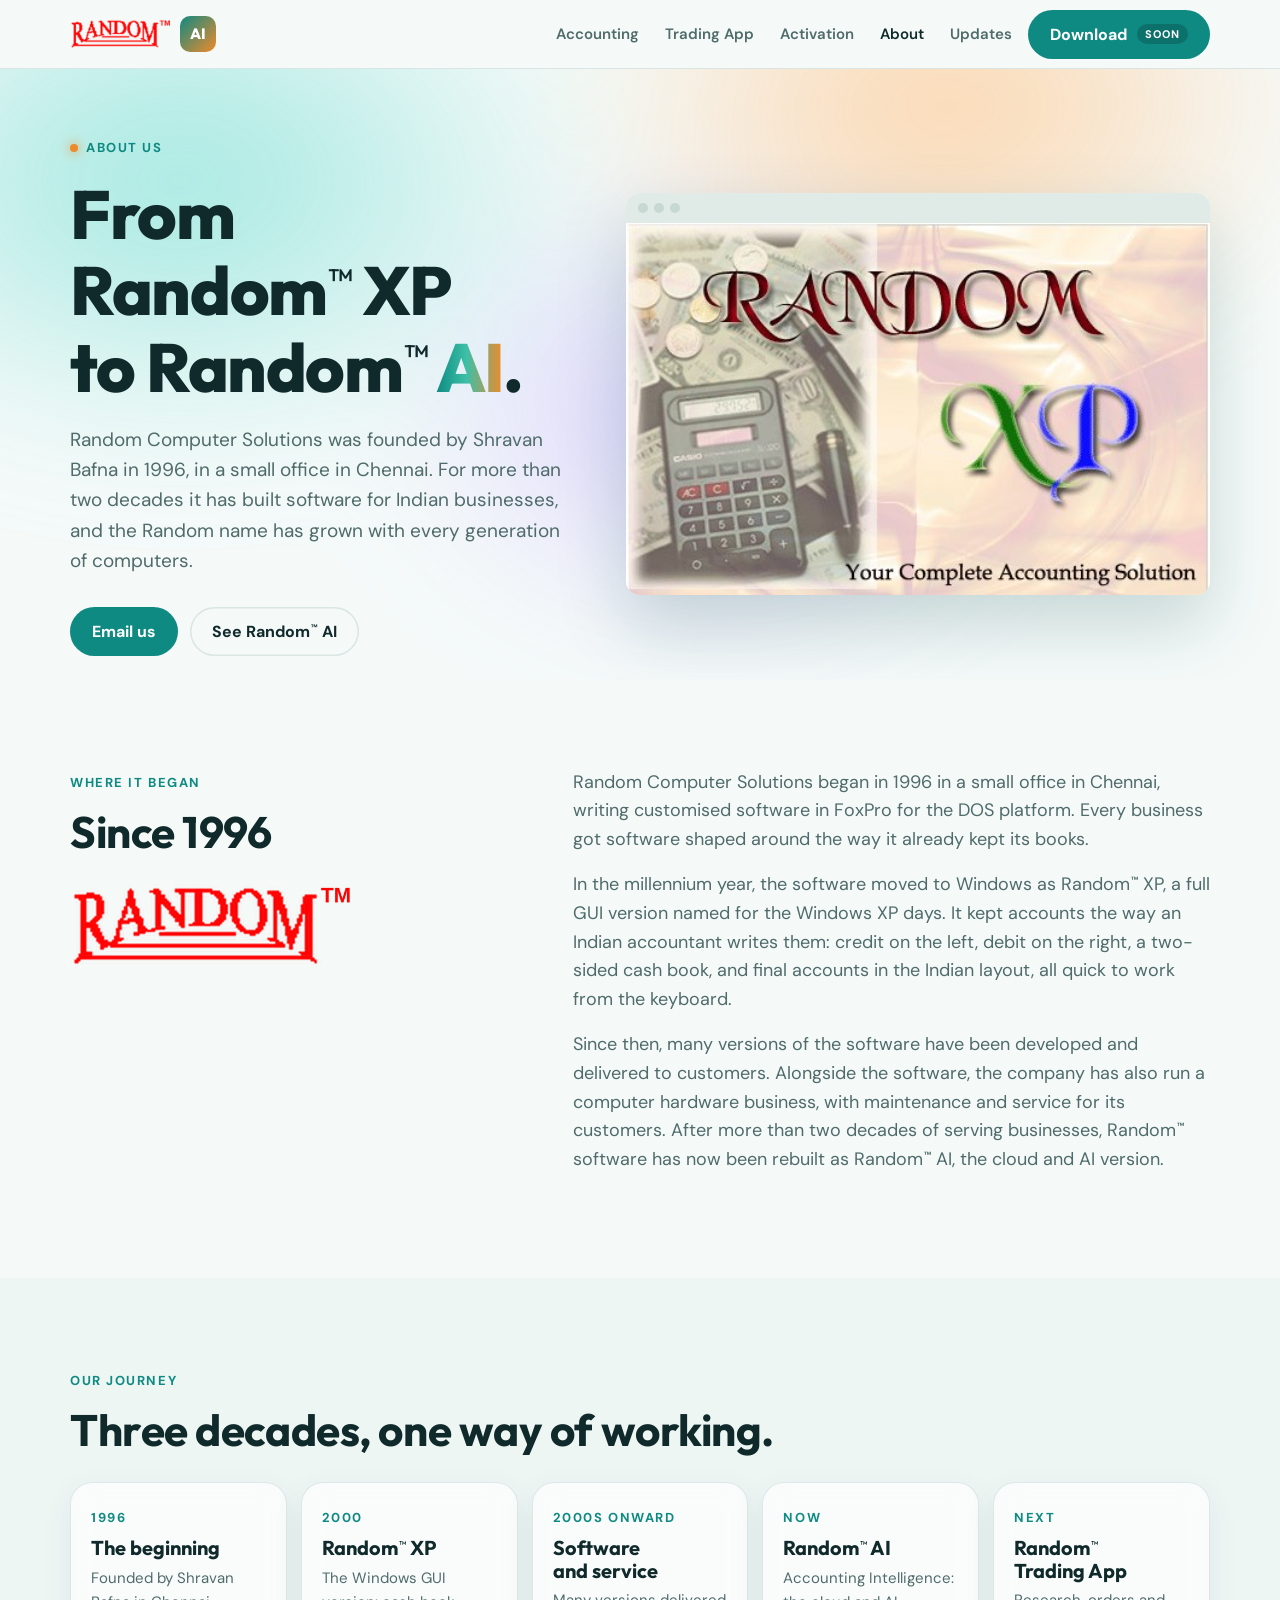
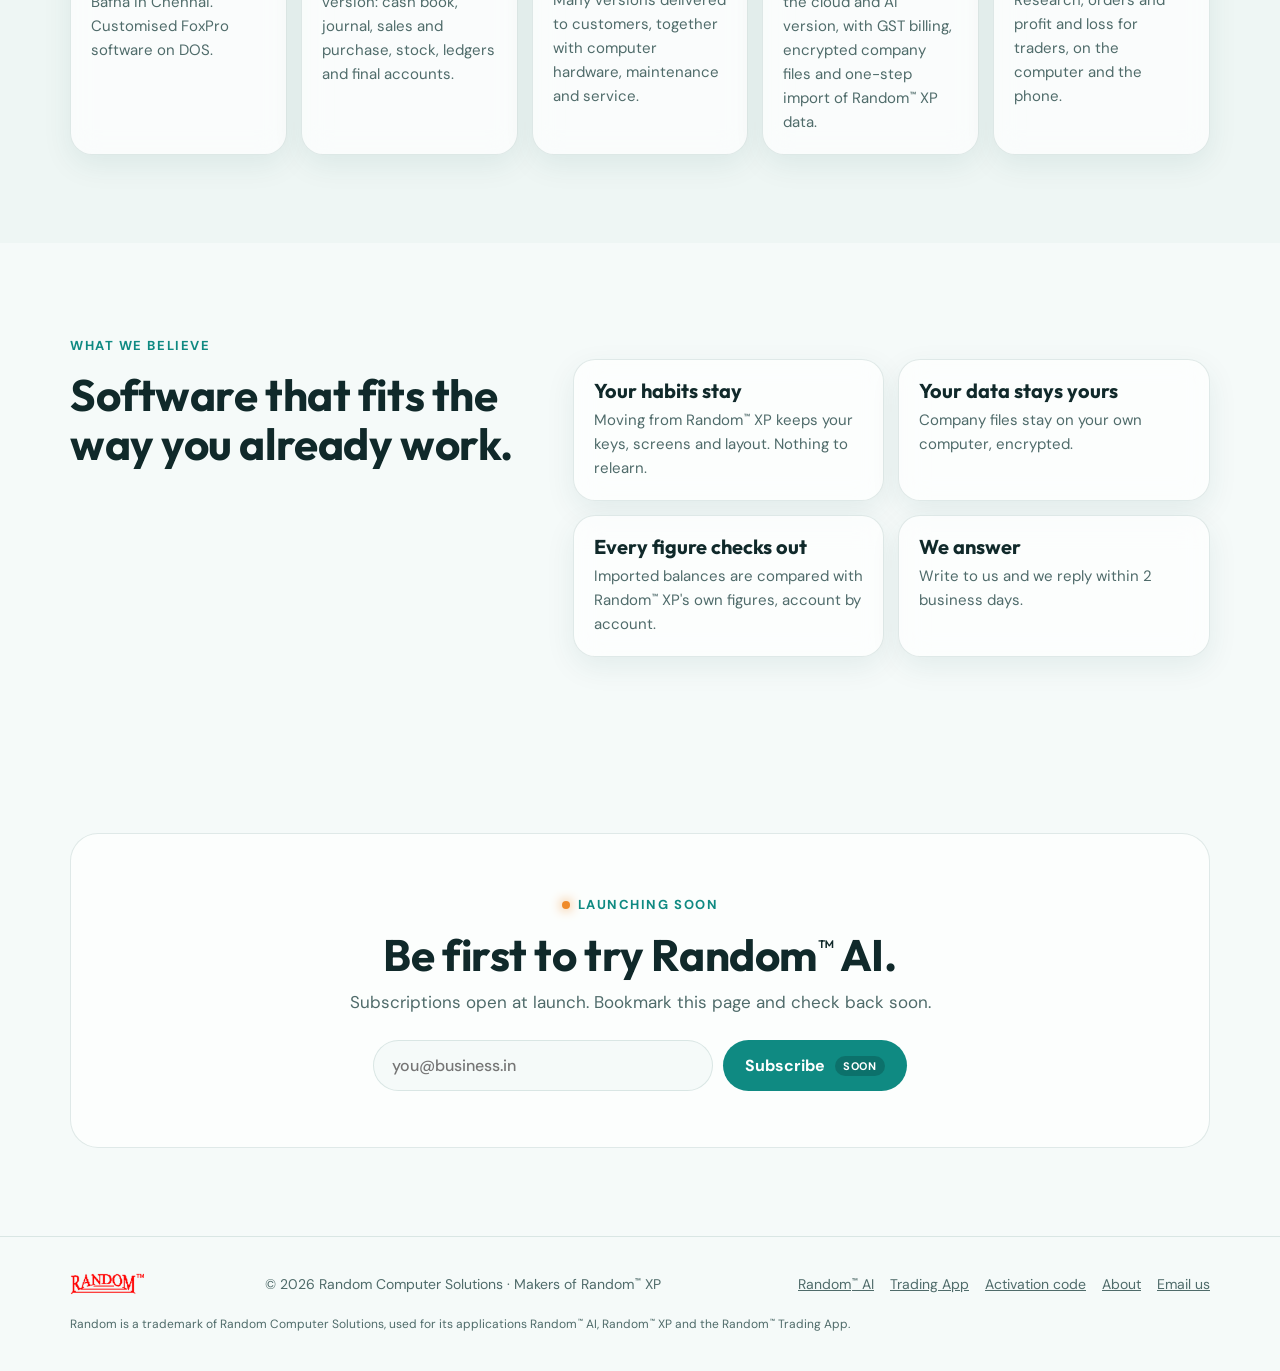
==== commit 42aa0b8a: "Add the Activation Code Random XP page Brings the activation-code service from randomcomputersolutio" ====
--- a/about/index.html
+++ b/about/index.html
@@ -16,7 +16,7 @@
 <body>
 <header class="nav"><div class="wrap">
   <a class="brand" href="../"><img class="logo" src="../assets/img/random-logo-tm.png" width="480" height="144" alt="Random AI"><span class="chip">AI</span></a>
-  <nav class="nav-links" aria-label="Main"><a href="../random-ai/">Accounting</a><a href="../trading/">Trading App</a><a href="../about/" aria-current="page">About</a><a href="#subscribe">Updates</a></nav>
+  <nav class="nav-links" aria-label="Main"><a href="../random-ai/">Accounting</a><a href="../trading/">Trading App</a><a href="../activation/">Activation</a><a href="../about/" aria-current="page">About</a><a href="#subscribe">Updates</a></nav>
   <button class="btn btn-primary soon nav-cta" type="button">Download <small>Soon</small></button>
 </div></header>
 <main>
@@ -76,7 +76,7 @@
 </div></div></section>
 </main>
 <footer><div class="wrap"><img class="logo-foot" src="../assets/img/random-logo-tm.png" width="480" height="144" alt="Random" loading="lazy"><span>&copy; <span id="y">2026</span> Random Computer Solutions &middot; Makers of Random<sup class="tm">&trade;</sup> XP</span>
-<span><a href="../random-ai/">Random<sup class="tm">&trade;</sup> AI</a><a href="../trading/">Trading App</a><a href="../about/">About</a><a href="mailto:sanvanbafna@gmail.com">Email us</a></span>
+<span><a href="../random-ai/">Random<sup class="tm">&trade;</sup> AI</a><a href="../trading/">Trading App</a><a href="../activation/">Activation code</a><a href="../about/">About</a><a href="mailto:sanvanbafna@gmail.com">Email us</a></span>
 <p class="tm-note">Random is a trademark of Random Computer Solutions, used for its applications Random<sup class="tm">&trade;</sup> AI, Random<sup class="tm">&trade;</sup> XP and the Random<sup class="tm">&trade;</sup> Trading App.</p></div></footer>
 <div class="toast" id="toast" role="status" aria-live="polite"></div>
 <script src="../assets/site.js"></script>
--- a/assets/style.css
+++ b/assets/style.css
@@ -102,3 +102,11 @@
   .nav-links a{white-space:nowrap;padding:6px 10px;border-radius:999px;border:1px solid var(--line);background:var(--surface);color:var(--fg);font-size:13px}
   .nav-links a[aria-current=page]{background:var(--accent);color:var(--accent-ink);border-color:transparent}
 }
+.phones{display:flex;gap:18px;justify-content:center}
+.phones img{width:min(220px,44%);height:auto;border-radius:26px;border:6px solid #10292a;box-shadow:0 24px 60px rgba(15,80,76,.22)}
+.phones img:last-child{margin-top:48px}
+.steps{display:grid;grid-template-columns:repeat(4,1fr);gap:14px;margin-top:28px}
+.step-no{display:grid;place-items:center;width:34px;height:34px;border-radius:50%;background:var(--accent);color:var(--accent-ink);font-weight:700;margin-bottom:10px}
+@media (max-width:900px){.steps{grid-template-columns:1fr 1fr}}
+@media (max-width:560px){.steps{grid-template-columns:1fr}}
+.eyebrow .tm{margin-left:-8px}
